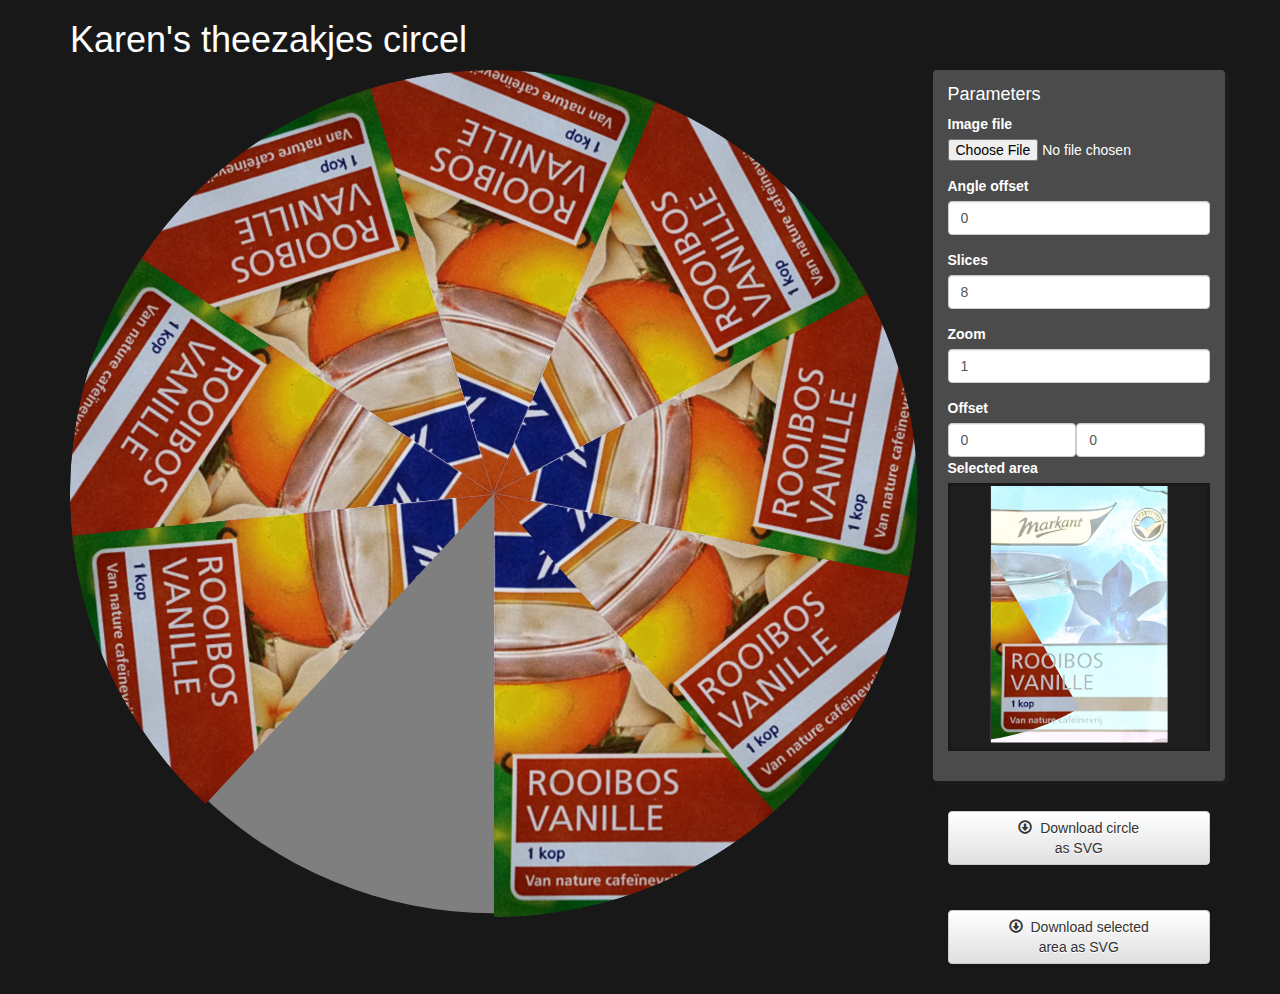
==== index.html @ a41d67cf "Update libraries" ====
<!DOCTYPE html>
<html lang="en">
<head>
    <meta charset="UTF-8">
    <title></title>
    <script type="text/javascript" src="svg.js"></script>
    <script type="text/javascript" src="svg.export.js"></script>
    <script type="text/javascript" src="svg.filter.js"></script>
    <link href="bootstrap/css/bootstrap.css" rel="stylesheet">
    <link href="bootstrap/css/bootstrap-theme.css" rel="stylesheet">
    <script type="text/javascript" src="knockout-3.4.0.js"></script>
    <script type="text/javascript" src="FileSaver.js"></script>
    <script src="jquery-2.2.1.min.js"></script>
    <script src="bootstrap/js/bootstrap.js"></script>
<meta name="viewport" content="width=device-width, initial-scale=1">
    <style type="text/css">
        .sidebar-module {
        padding: 15px;
        margin: 0 -15px 15px;
        }
        .sidebar-module-inset {
        padding: 15px;
        background-color: #4b4b4b;
        border-radius: 4px;
        box-shadow: 3px 3px 3px 1px #1e1e1e;
        }
        .sidebar-module-inset p:last-child,
        .sidebar-module-inset ul:last-child,
        .sidebar-module-inset ol:last-child {
        margin-bottom: 0;
        }
        .sidebar-module > h4 {
            margin-top:0px;
        }
        #circle > svg {
            /* Ideally do this in the SVG as this does not affect the download */
            border-radius: 100%;
        }
        #selectedAreaWindow {
            border: 3px solid #191919;
            background-color: #1e1e1e;
        }
    </style>
</head>
<body>
    <div class="container">
        <h1>Karen's theezakjes circel</h1>
        <div class="row">
            <div id="circle" class="col-sm-9"></div>
            <div class="col-sm-3">
                <div class="sidebar-module sidebar-module-inset">
                    <h4>Parameters</h4>
                    <form role="form">
                        <div class="form-group">
                            <label for="fileUpload">Image file</label>
                             <!-- thank you knockout for letting me do this-->
                            <input type="file" id="fileUpload" accept="image/*"
                                data-bind="event: {change: function(){ onFileChosen($element.files[0])}}"/>
                        </div>
                        <div class="form-group">
                            <label for="angleInput">Angle offset</label>
                            <input type="number" data-bind="value: angleOffset" class="form-control" step="10" id="angleInput">
                        </div>
                        <div class="form-group">
                            <label for="slicesInput">Slices</label>
                            <input type="number" data-bind="value: slices" class="form-control" id="slicesInput" max="500" min="4">
                        </div>
                        <div class="form-group">
                            <label for="zoomInput">Zoom</label>
                            <input type="number" data-bind="value: zoom"
                            class="form-control" id="zoomInput" step="0.1"
                            min="0.1" />
                        </div>
                        <div class="form-group">
                            <label>Offset</label><br>
                            <input style="width:49%;float:left" type="number"
                            data-bind="value: offsetX" class="form-control"
                            step="0.01" />
                            <input style="width:49%;float:left" type="number"
                            data-bind="value: offsetY" class="form-control"
                            step="0.01" /><br>
                        </div>
                        <div id="selectedAreaBlock" class="form-group">
                            <label for="selectedAreaWindow">Selected area</label>
                            <div id="selectedAreaWindow"></div>
                        </div>
                    </form>
                </div>
                <div class="sidebar-module">
                    <button type="button" class="btn btn-default btn-block" data-bind="click: download">
                        <span class="glyphicon glyphicon-download"></span>
                        &nbsp;Download circle<br>as SVG
                    </button>
                </div>
                <div class="sidebar-module">
                    <button type="button" class="btn btn-default btn-block" data-bind="click: download2">
                        <span class="glyphicon glyphicon-download"></span>
                        &nbsp;Download selected<br>area as SVG
                    </button>
                </div>
            </div>
        </div>
    </div>

    <script type="text/javascript">
        var selectedAreaBlockEnabled = true;

        if(!selectedAreaBlockEnabled)
            $("#selectedAreaBlock").hide();
        // Converts from degrees to radians.
        Math.radians = function(degrees) {
        return degrees * Math.PI / 180;
        };

        // Converts from radians to degrees.
        Math.degrees = function(radians) {
        return radians * 180 / Math.PI;
        };
        //Extend SVG.js with a pizza element
        SVG.Pizza = SVG.invent({
            inherit: SVG.Nested,
            create: function() {
                this.constructor.call(this,SVG.create('svg'));
            },
            extend : {
                //Automatically called when setting an attribute
                replot: function() {
                    radPerImg = Math.radians(this.attr('angle'));
                    offset = Math.radians(180);
                    //begin coordinate of the circle
                    beginX = Math.sin(offset);
                    beginY = -Math.cos(offset);
                    //end coorgenate of the circle
                    endX = Math.sin(offset -radPerImg);
                    endY = -Math.cos(offset -radPerImg);
                    //The pizza point
                    pointX = 0;
                    pointY = 0;
                    var path = this.remember('path');

                    path.plot("M"+endX+" "+endY+" A 1 1,0 ,0,1, "
                        +beginX+ " " + beginY + " L" + pointX +" " + pointY + "z");
                    return this;
                },
                angle: function(angle) {
                    return this.attr('angle',angle).replot();
                },
                rotatePath: function(degrees, cx, cy) {
                    return this.remember('path').rotate(degrees, cx, cy);
                }
            },
            construct: {
                pizza: function(angle) {
                    var r = this.put(new SVG.Pizza);
                    r.attr({angle: new SVG.Number(angle)});
                    r.viewbox(0,0,1,1);

                    r.remember('path',r.path(''));
                    r.replot();

                    return r;
                }
            }
        });

        function AppViewModel() {
            var self = this;
            this.slices = ko.observable(8);
            this.image = ko.observable('initial.jpg');
            this.angleOffset = ko.observable(0);
            this.zoom = ko.observable(1);
            this.offsetX = ko.observable(0);
            this.offsetY = ko.observable(0);

            this.onBindingsApplied = function() {
                this.circleView = new CircleView('circle',this.image());
                this.circleView.slices(this.slices());

                this.slices.subscribe(this.circleView.slices);
                this.angleOffset.subscribe(this.circleView.angleOffset);

                this.image.subscribe(this.circleView.image);

                this.zoom.subscribe(this.circleView.zoom);

                this.offsetX.subscribe(this.onOffsetChanged);
                this.offsetY.subscribe(this.onOffsetChanged);
                if(selectedAreaBlockEnabled) {
                    this.selectedAreaView = new SelectedAreaView('selectedAreaWindow', this.image());
                    this.image.subscribe(this.selectedAreaView.image);
                    this.slices.subscribe(this.selectedAreaView.slices);
                    this.angleOffset.subscribe(this.selectedAreaView.angleOffset);
                }

            }

            this.onOffsetChanged = function() {
                var x = parseFloat(self.offsetX());
                var y = parseFloat(self.offsetY());
                if(selectedAreaBlockEnabled)
                    self.selectedAreaView.offset(x,y);
                self.circleView.offset(x,y);
            }


            this.onFileChosen = function(file) {
                if(file) {
                    var reader = new FileReader();
                    reader.onload = function(e) {
                        self.image(e.target.result);
                    }
                    //todo: createObjectURL?
                    reader.readAsDataURL(file);
                }
            }

            this.download = function() {
                var blob = new Blob([self.circleView.export()],
                                    {type:'image/svg+xml'});
                saveAs(blob, "export.svg");
            }

            this.download2 = function() {
                var blob2 = new Blob([self.selectedAreaView.export()],
                                    {type:'image/svg+xml'});
                saveAs(blob2, "export.svg");
            }
        }

        function SelectedAreaView(targetId, image) {
            var self = this;
            this.svg = SVG(targetId).size('100%','100%').viewbox(0,0,1,1);
            //Offsets where the image really starts
            this.imagePositionX = 0;
            this.imagePositionY = 0;
            this.zoom = 1;
            // User entered offsets
            this.offsetX=0;
            this.offsetY=0;
            this.angleOffset=0;

            this.background = this.svg.image(image)
                .size(1,1)
                .attr({preserveAspectRatio:'xMidYMid meet'});
            this.background.filter(function(add) {
                    //add.colorMatrix('saturate',0.10);
                    //add.gaussianBlur(0.003,0.003);
                    add.componentTransfer({rgb: {type:'table', tableValues: [1,0]}});
                });

            this.slice = this.svg.pizza(30)
                .size(1,1)
                .fill('#fff');

            this.overlay = this.svg.image(image)
                .size(1,1)
                .attr({preserveAspectRatio:'xMidYMid meet'})
                .maskWith(this.slice);

            this.slices = function(newSlices) {
                self.slice.animate()
                    .attr('angle', 360/newSlices)
                    .during(self.slice.replot);
            }

            this.angleOffset = function(angleOffset) {
                self.angleOffset=angleOffset;
                self.slice.rotatePath(-angleOffset,0,0);
            }

            this.offset = function(offsetX,offsetY) {
                self.offsetX=offsetX;
                self.offsetY=offsetY;
                self.repositionSlice();
            }

            this.repositionSlice = function() {
                self.slice.move(self.offsetX+self.imagePositionX,self.offsetY+self.imagePositionY);
            }

            this.image = function(newImage) {
                var image = new Image();
                image.onload = function(e) {
                    self.background.load(newImage);
                    self.overlay.load(newImage);
                    var width = this.width;
                    var height = this.height;
                    if(height > width) {
                        self.imagePositionY=0;
                        self.imagePositionX= (height - width)/height /2;
                    } else {
                        self.imagePositionX=0;
                        self.imagePositionY= (width - height)/width /2;
                    }
                    self.repositionSlice();
                }
                image.src = newImage;

            }

            this.export = function() {
                return self.svg.exportSvg();
            }
        }

        function CircleView(targetId, image) {
            var self = this;
            this.svg = SVG(targetId).spof().viewbox(0,0,1,1);
            //Circle as background
            this.background = this.svg.circle(0.99).move(0.005,0.005).fill('#7f7f7f');

            //Our image we use to fill the pizza shapes
            this.fill = this.svg.image(image)
                .size(1,1)
                .attr({preserveAspectRatio:'xMinYMin meet'});

            this.firstSlice = this.svg.pizza(1)
                .size(0.5,0.5)
                .move(0.5,0.5)
                .fill(this.fill);

            this.angleOffset = function(angleOffset) {
                self.fill.animate().rotate(angleOffset,0,0);
            }

            this.offset = function(offsetX,offsetY) {
                self.fill.animate().translate(-offsetX,-offsetY);
            }

            this.derivedSlices = [];

            this.slices = function(newSlices) {
                var anglePerSlice = 360/newSlices;
                var anim = self.firstSlice.animate()
                //1.05 for some overlap to prevent grey lines between slices
                    .attr('angle', anglePerSlice*1.05)
                    .during(self.firstSlice.replot);

                for(i=1; i < newSlices; i++) {
                    if(self.derivedSlices[i] === undefined) {
                        self.derivedSlices[i] = self.svg.use(self.firstSlice)
                            //New slices on the background
                            //Somehow the .after(self.background) does not work
                            .back()
                            .rotate(360,0.5,0.5);
                    }
                    self.derivedSlices[i].animate().rotate(i*anglePerSlice,0.5,0.5);
                }

                self.background.back();

                anim.after(function() {
                    for(i=newSlices; i < self.derivedSlices.length; i++){
                        self.derivedSlices[i].remove();
                    }
                    self.derivedSlices.splice(newSlices, self.derivedSlices.length - newSlices);
                });
            }

            this.zoom = function(zoom) {
                self.firstSlice.size(zoom/2,zoom/2);
            }

            this.export = function() {
                return self.svg.exportSvg();
            }

            this.image = function(newImage) {
                self.fill.load(newImage);
            }
        }

        var vm = new AppViewModel();
        ko.applyBindings(vm);
        vm.onBindingsApplied();
    </script>
</body>
</html>
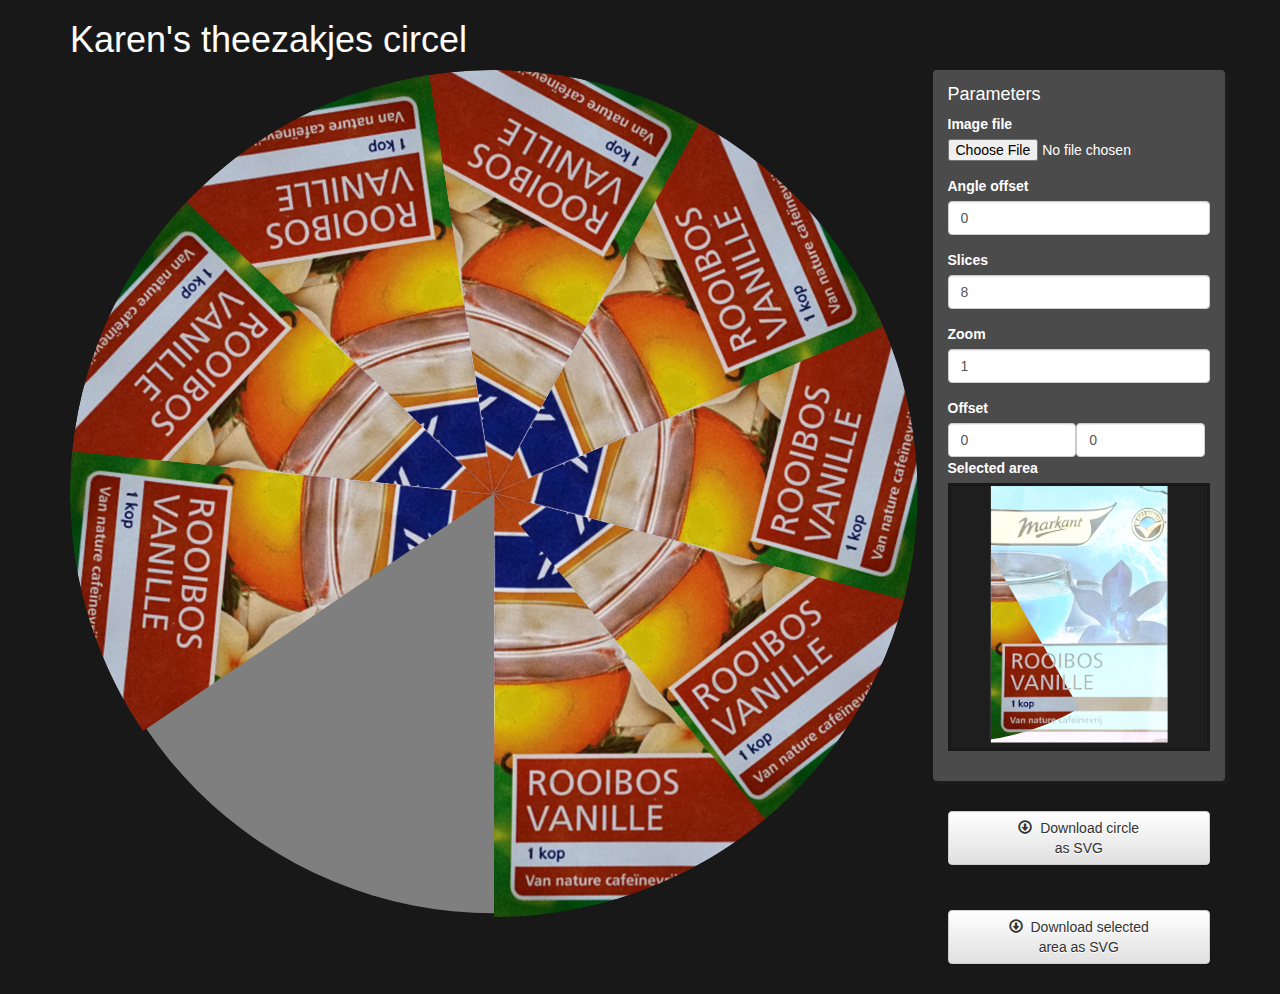
==== commit 9876ab83: "Remove angleOffset and offset animations" ====
--- a/index.html
+++ b/index.html
@@ -320,11 +320,11 @@
                 .fill(this.fill);
 
             this.angleOffset = function(angleOffset) {
-                self.fill.animate().rotate(angleOffset,0,0);
+                self.fill.rotate(angleOffset,0,0);
             }
 
             this.offset = function(offsetX,offsetY) {
-                self.fill.animate().translate(-offsetX,-offsetY);
+                self.fill.translate(-offsetX,-offsetY);
             }
 
             this.derivedSlices = [];
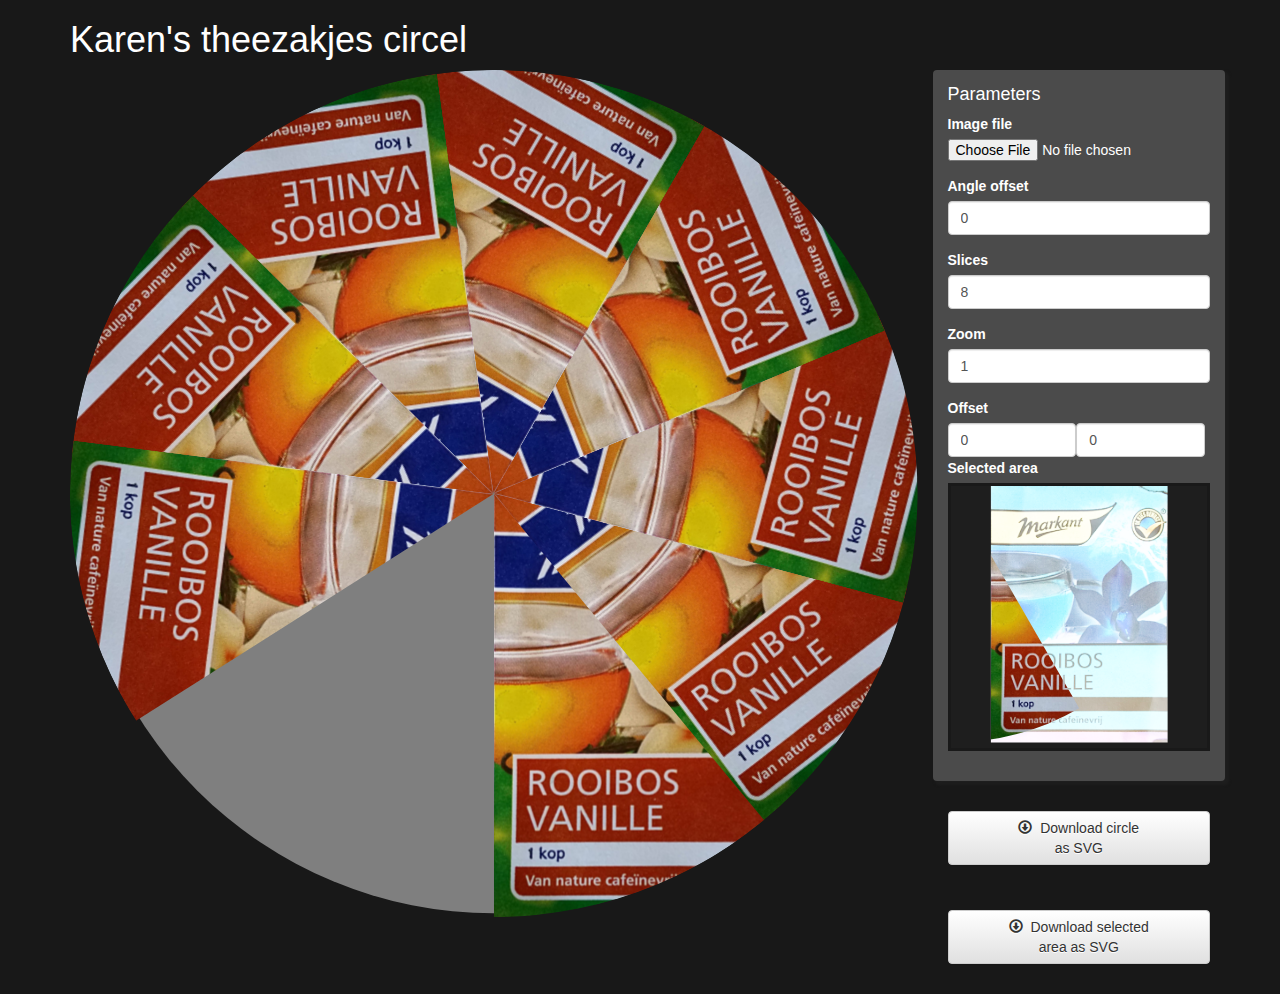
==== commit d77f95a3: "Set angle offset step size to 1" ====
--- a/index.html
+++ b/index.html
@@ -59,7 +59,7 @@
                         </div>
                         <div class="form-group">
                             <label for="angleInput">Angle offset</label>
-                            <input type="number" data-bind="value: angleOffset" class="form-control" step="10" id="angleInput">
+                            <input type="number" data-bind="value: angleOffset" class="form-control" step="1" id="angleInput">
                         </div>
                         <div class="form-group">
                             <label for="slicesInput">Slices</label>
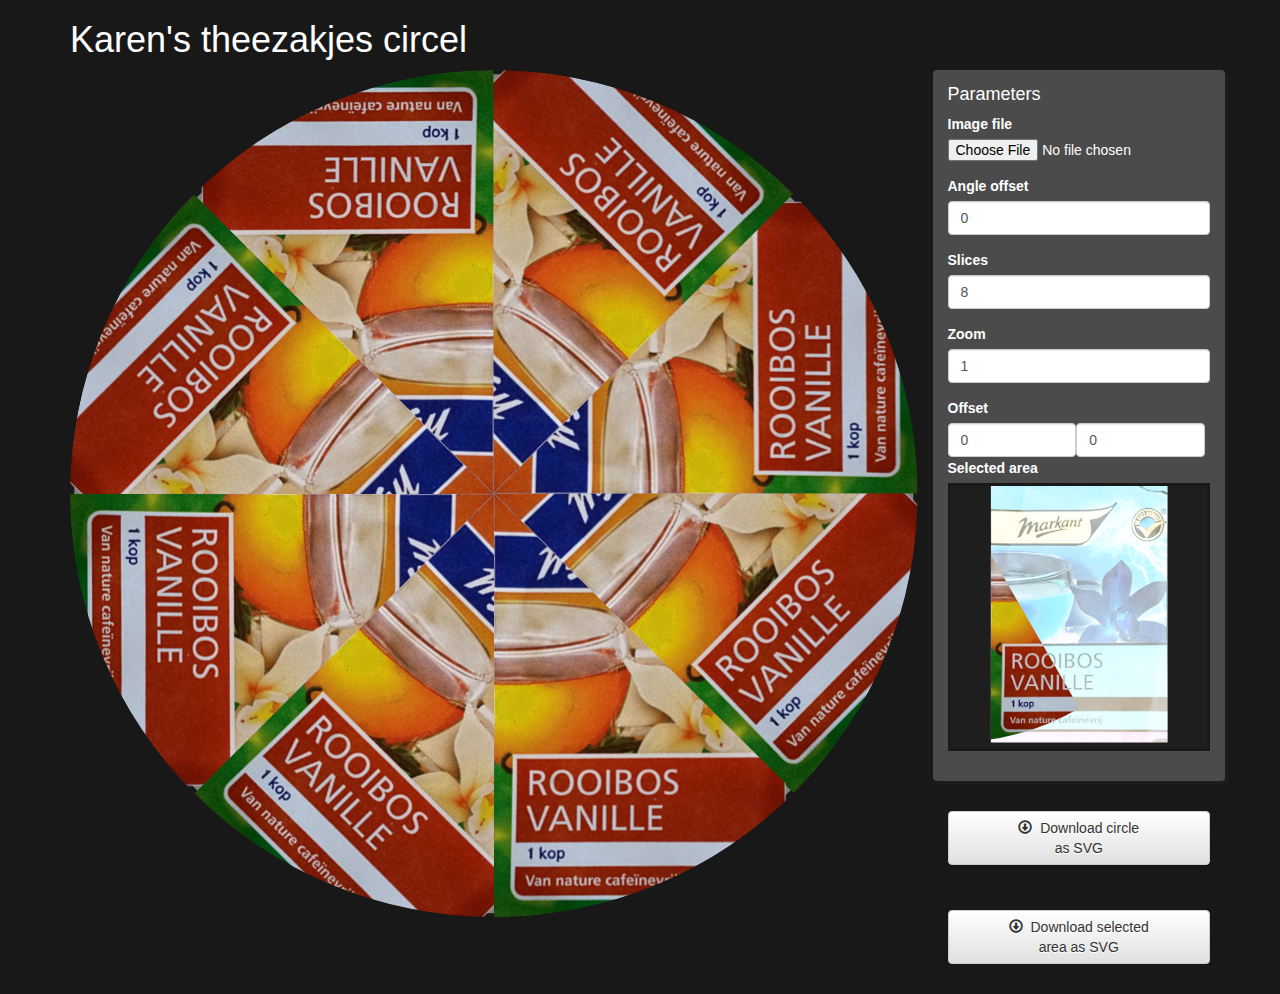
==== commit 8a1136d0: "Fix selected area rotations" ====
--- a/index.html
+++ b/index.html
@@ -146,7 +146,7 @@
                     return this.attr('angle',angle).replot();
                 },
                 rotatePath: function(degrees, cx, cy) {
-                    return this.remember('path').rotate(degrees, cx, cy);
+                    return this.transform({rotation: degrees, cx, cy});
                 }
             },
             construct: {
@@ -235,9 +235,9 @@
             this.imagePositionY = 0;
             this.zoom = 1;
             // User entered offsets
-            this.offsetX=0;
-            this.offsetY=0;
-            this.angleOffset=0;
+            this._offsetX=0;
+            this._offsetY=0;
+            this._angleOffset=0;
 
             this.background = this.svg.image(image)
                 .size(1,1)
@@ -258,24 +258,25 @@
                 .maskWith(this.slice);
 
             this.slices = function(newSlices) {
-                self.slice.animate()
-                    .attr('angle', 360/newSlices)
-                    .during(self.slice.replot);
+                self.slice.attr('angle', 360/newSlices).replot();
             }
 
             this.angleOffset = function(angleOffset) {
-                self.angleOffset=angleOffset;
-                self.slice.rotatePath(-angleOffset,0,0);
+                self._angleOffset=angleOffset;
+                self.repositionSlice();
             }
 
             this.offset = function(offsetX,offsetY) {
-                self.offsetX=offsetX;
-                self.offsetY=offsetY;
+                self._offsetX=offsetX;
+                self._offsetY=offsetY;
                 self.repositionSlice();
             }
 
             this.repositionSlice = function() {
-                self.slice.move(self.offsetX+self.imagePositionX,self.offsetY+self.imagePositionY);
+                let m = new SVG.Matrix;
+                m = m.translate(self._offsetX+self.imagePositionX, self._offsetY+self.imagePositionY);
+                m = m.rotate(-self._angleOffset,0,0);
+                self.slice.transform(m);
             }
 
             this.image = function(newImage) {
@@ -308,6 +309,9 @@
             this.svg = SVG(targetId).spof().viewbox(0,0,1,1);
             //Circle as background
             this.background = this.svg.circle(0.99).move(0.005,0.005).fill('#7f7f7f');
+            this._angleOffset = 0;
+            this._offsetX = 0;
+            this._offsetY = 0;
 
             //Our image we use to fill the pizza shapes
             this.fill = this.svg.image(image)
@@ -320,21 +324,29 @@
                 .fill(this.fill);
 
             this.angleOffset = function(angleOffset) {
-                self.fill.rotate(angleOffset,0,0);
+                self._angleOffset = angleOffset;
+                self._applyTransform();
             }
 
             this.offset = function(offsetX,offsetY) {
-                self.fill.translate(-offsetX,-offsetY);
+                self._offsetX = offsetX;
+                self._offsetY = offsetY;
+                self._applyTransform();
+            }
+
+            this._applyTransform = function() {
+                let m = new SVG.Matrix;
+                m = m.rotate(self._angleOffset,0,0);
+                m = m.translate(-self._offsetX, -self._offsetY);
+                self.fill.transform(m);
             }
 
             this.derivedSlices = [];
 
             this.slices = function(newSlices) {
                 var anglePerSlice = 360/newSlices;
-                var anim = self.firstSlice.animate()
-                //1.05 for some overlap to prevent grey lines between slices
-                    .attr('angle', anglePerSlice*1.05)
-                    .during(self.firstSlice.replot);
+                //1.005 for some overlap to prevent grey lines between slices
+                self.firstSlice.attr('angle', anglePerSlice*1.005).replot();
 
                 for(i=1; i < newSlices; i++) {
                     if(self.derivedSlices[i] === undefined) {
@@ -344,17 +356,15 @@
                             .back()
                             .rotate(360,0.5,0.5);
                     }
-                    self.derivedSlices[i].animate().rotate(i*anglePerSlice,0.5,0.5);
+                    self.derivedSlices[i].rotate(i*anglePerSlice,0.5,0.5);
                 }
 
                 self.background.back();
 
-                anim.after(function() {
-                    for(i=newSlices; i < self.derivedSlices.length; i++){
-                        self.derivedSlices[i].remove();
-                    }
-                    self.derivedSlices.splice(newSlices, self.derivedSlices.length - newSlices);
-                });
+                for(i=newSlices; i < self.derivedSlices.length; i++){
+                    self.derivedSlices[i].remove();
+                }
+                self.derivedSlices.splice(newSlices, self.derivedSlices.length - newSlices);
             }
 
             this.zoom = function(zoom) {
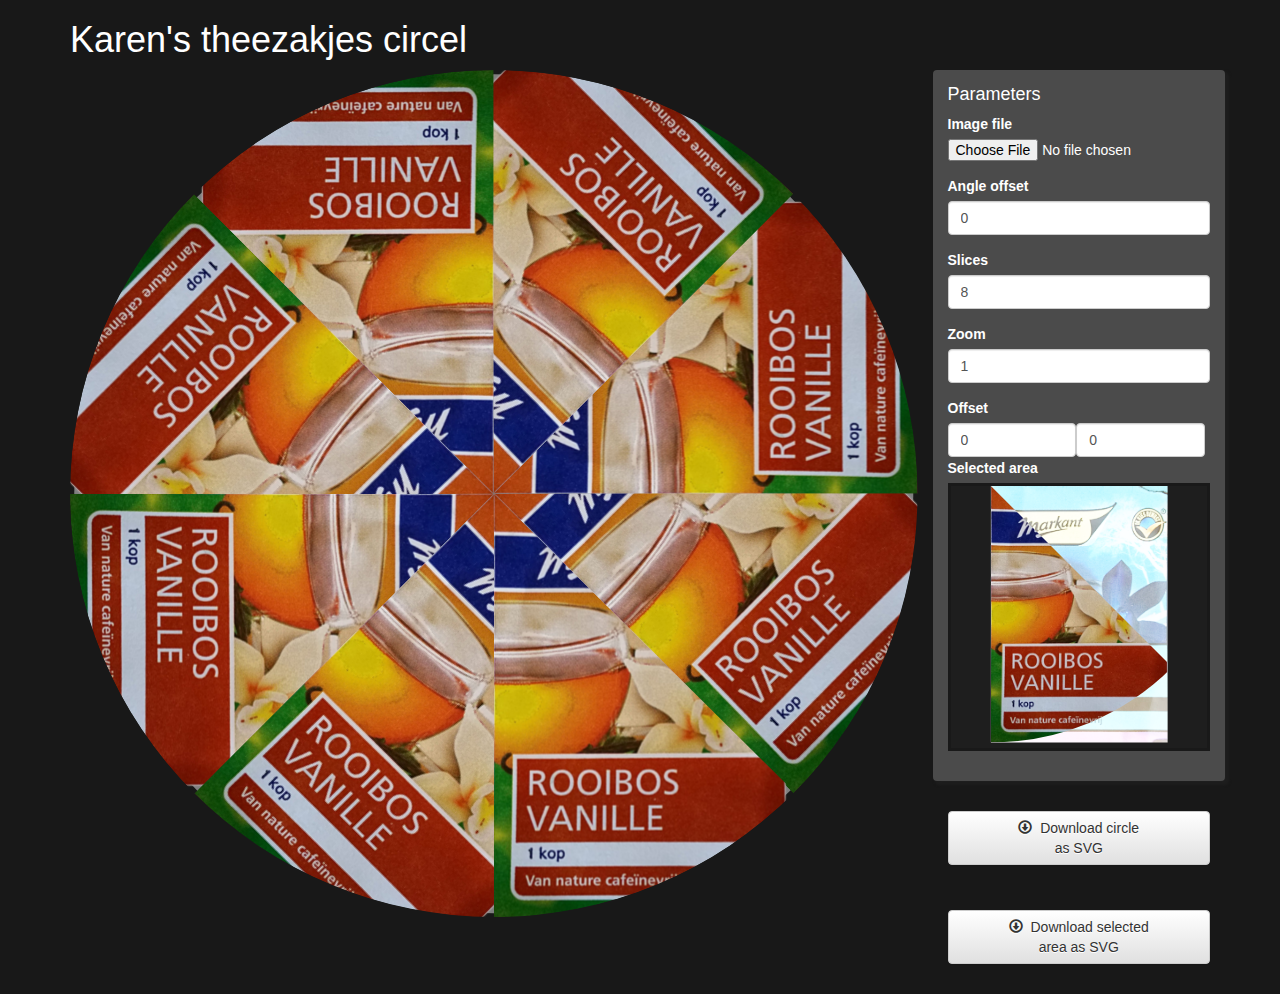
==== commit 0b10ba75: "Fix initialisation for selected area" ====
--- a/index.html
+++ b/index.html
@@ -187,6 +187,8 @@
                 this.offsetY.subscribe(this.onOffsetChanged);
                 if(selectedAreaBlockEnabled) {
                     this.selectedAreaView = new SelectedAreaView('selectedAreaWindow', this.image());
+                    this.selectedAreaView.slices(this.slices());
+
                     this.image.subscribe(this.selectedAreaView.image);
                     this.slices.subscribe(this.selectedAreaView.slices);
                     this.angleOffset.subscribe(this.selectedAreaView.angleOffset);
@@ -298,6 +300,7 @@
                 image.src = newImage;
 
             }
+            this.image(image);
 
             this.export = function() {
                 return self.svg.exportSvg();
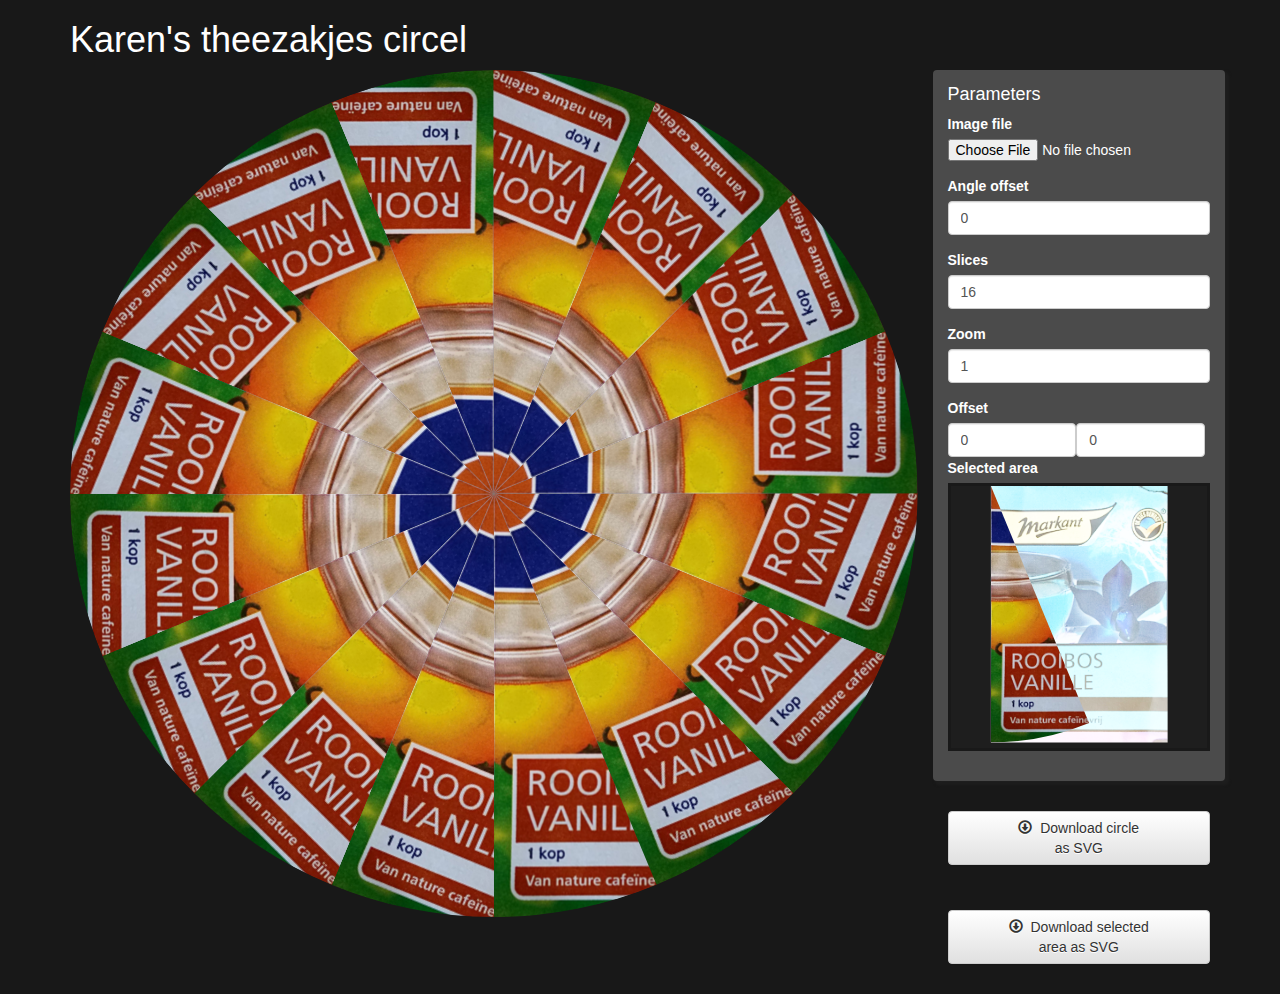
==== commit bb05d525: "Set default slices to 16" ====
--- a/index.html
+++ b/index.html
@@ -4,7 +4,6 @@
     <meta charset="UTF-8">
     <title></title>
     <script type="text/javascript" src="svg.js"></script>
-    <script type="text/javascript" src="svg.export.js"></script>
     <script type="text/javascript" src="svg.filter.js"></script>
     <link href="bootstrap/css/bootstrap.css" rel="stylesheet">
     <link href="bootstrap/css/bootstrap-theme.css" rel="stylesheet">
@@ -165,7 +164,7 @@
 
         function AppViewModel() {
             var self = this;
-            this.slices = ko.observable(8);
+            this.slices = ko.observable(16);
             this.image = ko.observable('initial.jpg');
             this.angleOffset = ko.observable(0);
             this.zoom = ko.observable(1);
@@ -192,6 +191,32 @@
                     this.image.subscribe(this.selectedAreaView.image);
                     this.slices.subscribe(this.selectedAreaView.slices);
                     this.angleOffset.subscribe(this.selectedAreaView.angleOffset);
+
+                    let isDragging = false;
+                    let x = 0;
+                    let y = 0;
+                    this.selectedAreaView.svg.node.style.cursor = 'grab';
+
+                    this.selectedAreaView.svg.on('mousedown', e => {
+                        isDragging = true;
+                        x = e.pageX;
+                        y = e.pageY;
+                        e.preventDefault();
+                    });
+                    SVG.on(window, 'mousemove', e => {
+                        if(isDragging) {
+                            const {width, height} = self.selectedAreaView.svg.node.getBoundingClientRect();
+                            dx = e.pageX - x;
+                            dy = e.pageY - y;
+                            self.offsetX(self.offsetX() + dx/width);
+                            self.offsetY(self.offsetY() + dy/height);
+                            x = e.pageX;
+                            y = e.pageY;
+                        }
+                    });
+                    SVG.on(window, 'mouseup', e => {
+                        isDragging = false;
+                    });
                 }
 
             }
@@ -219,13 +244,13 @@
             this.download = function() {
                 var blob = new Blob([self.circleView.export()],
                                     {type:'image/svg+xml'});
-                saveAs(blob, "export.svg");
+                saveAs(blob, "circle.svg");
             }
 
             this.download2 = function() {
                 var blob2 = new Blob([self.selectedAreaView.export()],
                                     {type:'image/svg+xml'});
-                saveAs(blob2, "export.svg");
+                saveAs(blob2, "selected-area.svg");
             }
         }
 
@@ -303,7 +328,7 @@
             this.image(image);
 
             this.export = function() {
-                return self.svg.exportSvg();
+                return self.svg.svg();
             }
         }
 
@@ -375,7 +400,7 @@
             }
 
             this.export = function() {
-                return self.svg.exportSvg();
+                return self.svg.svg();
             }
 
             this.image = function(newImage) {
